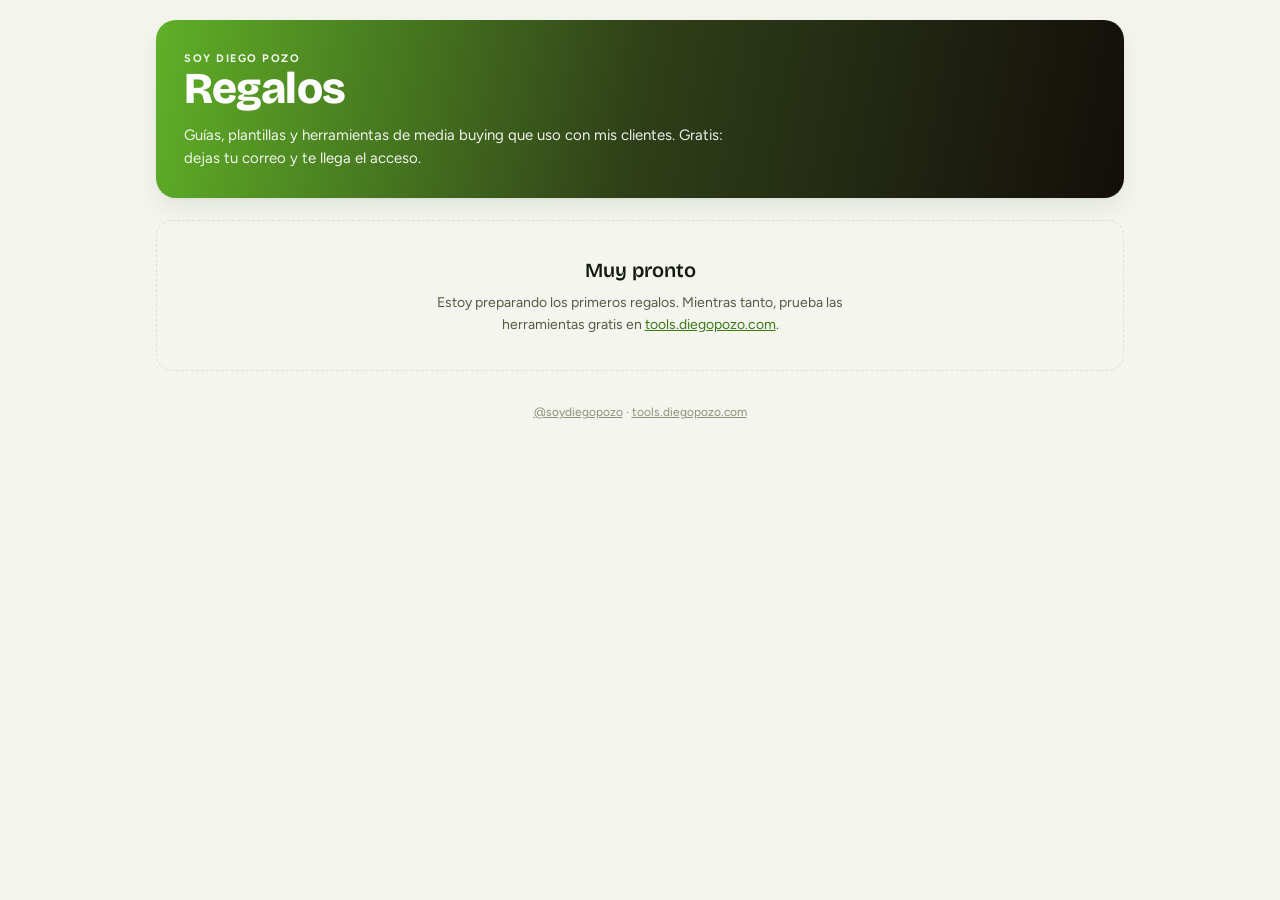
==== index.html @ de75fb2a "Publica portal de regalos, estilos, README, CNAME y .nojekyll" ====
<!DOCTYPE html>
<html lang="es">
<head>
<meta charset="UTF-8">
<meta name="viewport" content="width=device-width, initial-scale=1.0, viewport-fit=cover">
<title>Regalos · Soy Diego Pozo</title>
<meta name="description" content="Guías, plantillas y herramientas gratis de media buying de Soy Diego Pozo.">
<link rel="preconnect" href="https://fonts.googleapis.com">
<link rel="preconnect" href="https://fonts.gstatic.com" crossorigin>
<link rel="stylesheet" href="https://fonts.googleapis.com/css2?family=Bricolage+Grotesque:opsz,wght@12..96,600;12..96,800&family=Figtree:wght@400;500;600;700&family=JetBrains+Mono:wght@400;500&display=swap">
<link rel="stylesheet" href="/estilos.css">
</head>
<body>
<div class="wrap">

  <header class="band">
    <p class="eyebrow">Soy Diego Pozo</p>
    <h1>Regalos</h1>
    <p>Guías, plantillas y herramientas de media buying que uso con mis clientes. Gratis: dejas tu correo y te llega el acceso.</p>
  </header>

  <!-- ============================================================
       LISTA DE REGALOS
       Para agregar uno, copia este bloque, quita los comentarios
       y cambia carpeta, tipo, título y descripción:

       <a class="gift" href="/nombre-del-regalo/">
         <span class="badge">Plantilla</span>
         <h2>Título del regalo</h2>
         <p>Qué consigue la persona con él, en una frase.</p>
         <span class="go">Quiero el mío →</span>
       </a>

       Cuando agregues el primero, borra el bloque "empty" de abajo.
       ============================================================ -->
  <div class="grid" id="lista">
  </div>

  <div class="empty" id="vacio">
    <h2>Muy pronto</h2>
    <p>Estoy preparando los primeros regalos. Mientras tanto, prueba las herramientas gratis en <a href="https://tools.diegopozo.com">tools.diegopozo.com</a>.</p>
  </div>

  <footer>
    <a href="https://instagram.com/soydiegopozo" rel="noopener">@soydiegopozo</a> · <a href="https://tools.diegopozo.com">tools.diegopozo.com</a>
  </footer>
</div>
<script>
  // Hide the empty state automatically once the list has at least one gift.
  if (document.querySelector('#lista .gift')) document.getElementById('vacio').hidden = true;
</script>
</body>
</html>
---- estilos.css ----
/* Regalos · Soy Diego Pozo — shared styles for the portal and every gift page.
   Same brand system as tools.diegopozo.com: green → warm-black band, warm dark surfaces. */
:root{
  --bg:#130e0a;
  --surface:#1b1610;
  --surface-2:#231d15;
  --line:#332b1f;
  --fg:#f2efe6;
  --fg-soft:#aaa392;
  --fg-faint:#736c5b;
  --accent:#5fb027;
  --accent-hover:#72c935;
  --accent-ink:#0e1606;
  --accent-soft:rgba(95,176,39,.15);
  --accent-text:#8fd65c;
  --warn:#e7a54d;
  --warn-soft:rgba(231,165,77,.13);
  --band-from:#5fb027;
  --band-mid:#2f3f18;
  --band-to:#130e0a;
  --shadow:0 1px 0 rgba(255,255,255,.03) inset, 0 10px 30px rgba(0,0,0,.35);
  --font-display:"Bricolage Grotesque", "Figtree", system-ui, sans-serif;
  --font-body:"Figtree", system-ui, -apple-system, "Segoe UI", sans-serif;
  --font-mono:"JetBrains Mono", ui-monospace, Consolas, Menlo, monospace;
  --radius:16px;
  color-scheme:dark;
}
@media (prefers-color-scheme: light){
  :root:not([data-theme="dark"]){
    --bg:#f3f5ee; --surface:#ffffff; --surface-2:#f7f9f2; --line:#dde3d2;
    --fg:#151a0f; --fg-soft:#535b45; --fg-faint:#8a917b;
    --accent:#4f9e1e; --accent-hover:#448a19; --accent-ink:#ffffff;
    --accent-soft:rgba(79,158,30,.12); --accent-text:#3b7a14;
    --warn:#9a5208; --warn-soft:#fbeedd;
    --shadow:0 1px 2px rgba(21,26,15,.05), 0 10px 26px rgba(21,26,15,.07);
    color-scheme:light;
  }
}
:root[data-theme="light"]{
  --bg:#f3f5ee; --surface:#ffffff; --surface-2:#f7f9f2; --line:#dde3d2;
  --fg:#151a0f; --fg-soft:#535b45; --fg-faint:#8a917b;
  --accent:#4f9e1e; --accent-hover:#448a19; --accent-ink:#ffffff;
  --accent-soft:rgba(79,158,30,.12); --accent-text:#3b7a14;
  --warn:#9a5208; --warn-soft:#fbeedd;
  --shadow:0 1px 2px rgba(21,26,15,.05), 0 10px 26px rgba(21,26,15,.07);
  color-scheme:light;
}

*{ box-sizing:border-box; }
[hidden]{ display:none !important; }
body{
  margin:0; background:var(--bg); color:var(--fg);
  font-family:var(--font-body); font-size:15px; line-height:1.55;
  -webkit-font-smoothing:antialiased;
}
a{ color:var(--accent-text); }
.wrap{ max-width:1000px; margin:0 auto; padding-inline:16px; padding-block:20px 64px; }
.wrap.narrow{ max-width:720px; }

/* ---------- brand band ---------- */
.band{
  background:linear-gradient(100deg, var(--band-from) 0%, var(--band-mid) 50%, var(--band-to) 100%);
  color:#fff; border-radius:20px; padding:30px 28px 28px; margin-bottom:22px; box-shadow:var(--shadow);
}
.eyebrow{ font-size:11px; font-weight:700; letter-spacing:.14em; text-transform:uppercase; opacity:.85; margin:0 0 10px; }
.eyebrow a{ color:inherit; text-decoration:none; }
.band h1{
  font-family:var(--font-display); font-weight:800; font-size:clamp(28px, 5vw, 44px);
  line-height:1.02; letter-spacing:-.02em; margin:0 0 12px; text-wrap:balance;
}
.band p{ margin:0; max-width:56ch; opacity:.92; }

/* ---------- portal grid ---------- */
.grid{ display:grid; grid-template-columns:repeat(auto-fill, minmax(280px, 1fr)); gap:14px; }
.gift{
  display:flex; flex-direction:column; gap:10px;
  background:var(--surface); border:1px solid var(--line); border-radius:var(--radius);
  padding:20px; color:inherit; text-decoration:none; box-shadow:var(--shadow);
  transition:border-color .12s, transform .12s;
}
.gift:hover, .gift:focus-visible{ border-color:var(--accent); outline:none; transform:translateY(-1px); }
.gift h2{ font-family:var(--font-display); font-weight:600; font-size:19px; letter-spacing:-.01em; margin:0; }
.gift p{ margin:0; color:var(--fg-soft); font-size:14px; }
.gift .go{ margin-top:auto; font-weight:700; font-size:14px; color:var(--accent-text); }
.badge{
  align-self:flex-start; font-family:var(--font-mono); font-size:11px; font-weight:500;
  color:var(--accent-text); background:var(--accent-soft); padding:4px 9px; border-radius:6px;
}
.empty{
  border:1px dashed var(--line); border-radius:var(--radius); padding:34px 20px; text-align:center; color:var(--fg-soft);
}
.empty h2{ font-family:var(--font-display); font-weight:600; font-size:20px; color:var(--fg); margin:0 0 6px; }
.empty p{ margin:0 auto; max-width:46ch; font-size:14px; }

/* ---------- gift page ---------- */
.gift-layout{ display:grid; grid-template-columns:1.1fr .9fr; gap:18px; align-items:start; }
@media (max-width:820px){ .gift-layout{ grid-template-columns:1fr; } }
.card{
  background:var(--surface); border:1px solid var(--line); border-radius:var(--radius);
  box-shadow:var(--shadow); padding:22px;
}
.card h2{ font-family:var(--font-display); font-weight:600; font-size:20px; letter-spacing:-.01em; margin:0 0 6px; }
.card .sub{ color:var(--fg-soft); font-size:14px; margin:0 0 16px; }
.checks{ list-style:none; padding:0; margin:0; display:flex; flex-direction:column; gap:12px; }
.checks li{ display:flex; gap:12px; align-items:flex-start; }
.checks li::before{
  content:""; flex:0 0 20px; height:20px; margin-top:2px; border-radius:6px; background:var(--accent-soft);
  background-image:url("data:image/svg+xml,%3Csvg xmlns='http://www.w3.org/2000/svg' viewBox='0 0 20 20'%3E%3Cpath d='M5 10.5l3.2 3L15 7' fill='none' stroke='%235fb027' stroke-width='2.2' stroke-linecap='round' stroke-linejoin='round'/%3E%3C/svg%3E");
  background-size:20px 20px;
}
.checks b{ display:block; font-weight:600; }
.checks span{ color:var(--fg-soft); font-size:14px; }
.preview-img{
  margin-top:18px; border-radius:12px; border:1px solid var(--line); background:var(--surface-2);
  aspect-ratio:16/10; display:grid; place-items:center; overflow:hidden; color:var(--fg-faint); font-size:13px; text-align:center; padding:12px;
}
.preview-img img{ width:100%; height:100%; object-fit:cover; display:block; }

.form-card{ position:sticky; top:16px; }
@media (max-width:820px){ .form-card{ position:static; } }
.form-slot{ min-height:120px; }
.form-pending{
  border:1px dashed var(--warn); background:var(--warn-soft); color:var(--warn);
  border-radius:12px; padding:16px; font-size:13px; line-height:1.5;
}
.form-pending code{ font-family:var(--font-mono); font-size:12px; }
.privacy{ font-size:12px; color:var(--fg-faint); margin:12px 0 0; }

.btn{
  display:inline-flex; align-items:center; justify-content:center; gap:8px;
  border:1px solid transparent; padding:13px 20px; border-radius:11px;
  font-family:inherit; font-size:15px; font-weight:700; cursor:pointer; text-decoration:none; white-space:nowrap;
}
.btn:focus-visible{ outline:2px solid var(--accent); outline-offset:2px; }
.btn-accent{ background:var(--accent); color:var(--accent-ink); }
.btn-accent:hover{ background:var(--accent-hover); }
.btn-ghost{ background:transparent; color:var(--fg); border-color:var(--line); }
.btn-ghost:hover{ border-color:var(--fg-faint); }
.btn-block{ width:100%; }

/* ---------- thank-you page ---------- */
.steps{ counter-reset:s; list-style:none; padding:0; margin:18px 0 0; display:flex; flex-direction:column; gap:12px; }
.steps li{ counter-increment:s; display:flex; gap:12px; align-items:flex-start; color:var(--fg-soft); font-size:14px; }
.steps li::before{
  content:counter(s); flex:0 0 24px; height:24px; border-radius:7px; display:grid; place-items:center;
  font-family:var(--font-mono); font-size:12px; color:var(--accent-text); background:var(--accent-soft);
}
.steps b{ color:var(--fg); font-weight:600; }
.next{ margin-top:18px; }
.next .row{ display:flex; gap:10px; flex-wrap:wrap; }

footer{ text-align:center; color:var(--fg-faint); font-size:12px; margin-top:32px; }
footer a{ color:inherit; }

@media (max-width:560px){
  .band{ padding:24px 18px; }
  .card{ padding:18px; }
  .next .row .btn{ flex:1; }
}
@media (prefers-reduced-motion: reduce){ *{ transition:none !important; } }
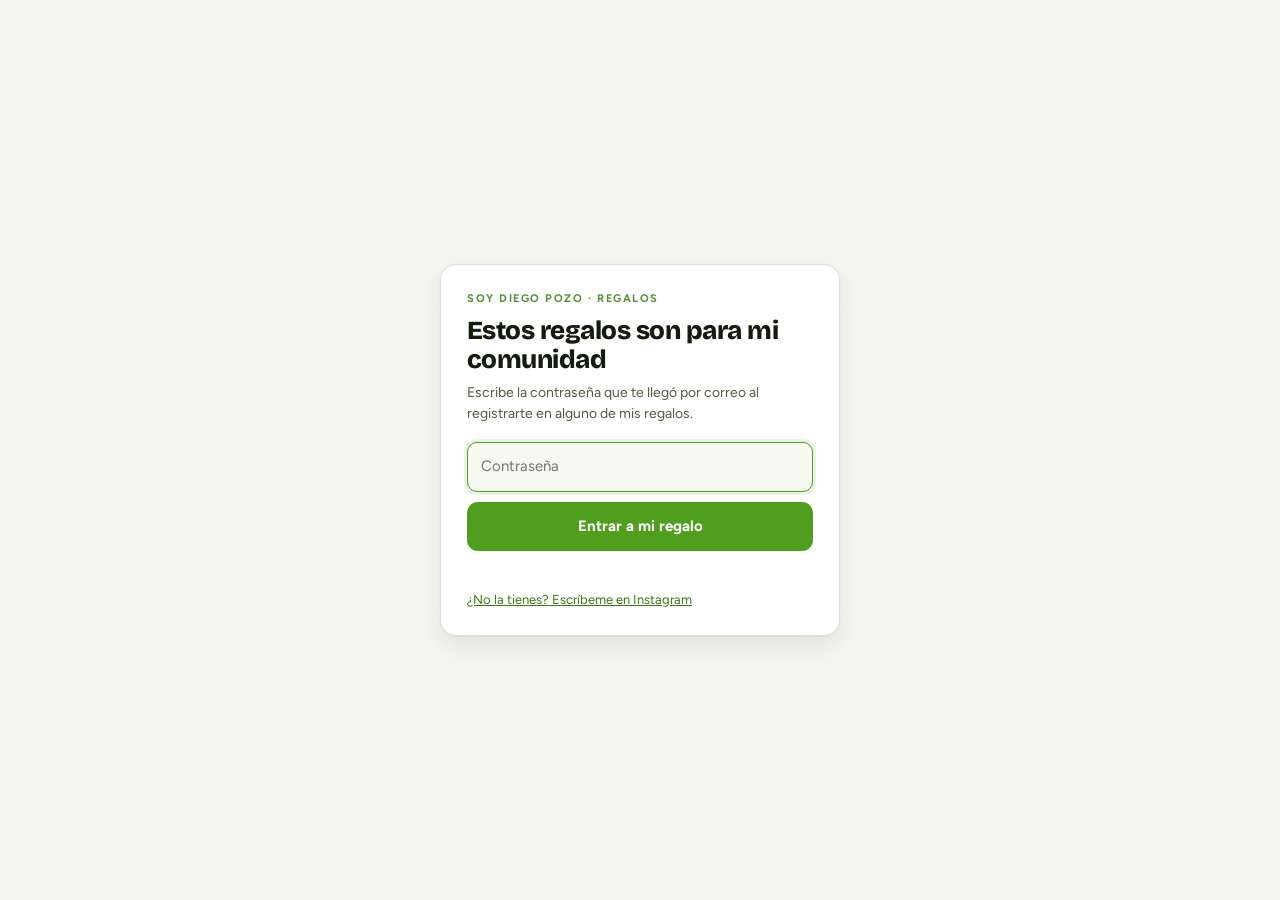
==== commit 8b2e2597: "Pide contraseña también en el portal (una sola clave)" ====
--- a/index.html
+++ b/index.html
@@ -5,6 +5,10 @@
 <meta name="viewport" content="width=device-width, initial-scale=1.0, viewport-fit=cover">
 <title>Regalos · Soy Diego Pozo</title>
 <meta name="description" content="Guías, plantillas y herramientas gratis de media buying de Soy Diego Pozo.">
+<meta name="candado-titulo" content="Estos regalos son para mi comunidad">
+<meta name="candado-texto" content="Escribe la contraseña que te llegó por correo al registrarte en alguno de mis regalos.">
+<meta name="candado-link" content="https://instagram.com/soydiegopozo|¿No la tienes? Escríbeme en Instagram">
+<script src="/acceso.js"></script>
 <link rel="preconnect" href="https://fonts.googleapis.com">
 <link rel="preconnect" href="https://fonts.gstatic.com" crossorigin>
 <link rel="stylesheet" href="https://fonts.googleapis.com/css2?family=Bricolage+Grotesque:opsz,wght@12..96,600;12..96,800&family=Figtree:wght@400;500;600;700&family=JetBrains+Mono:wght@400;500&display=swap">
